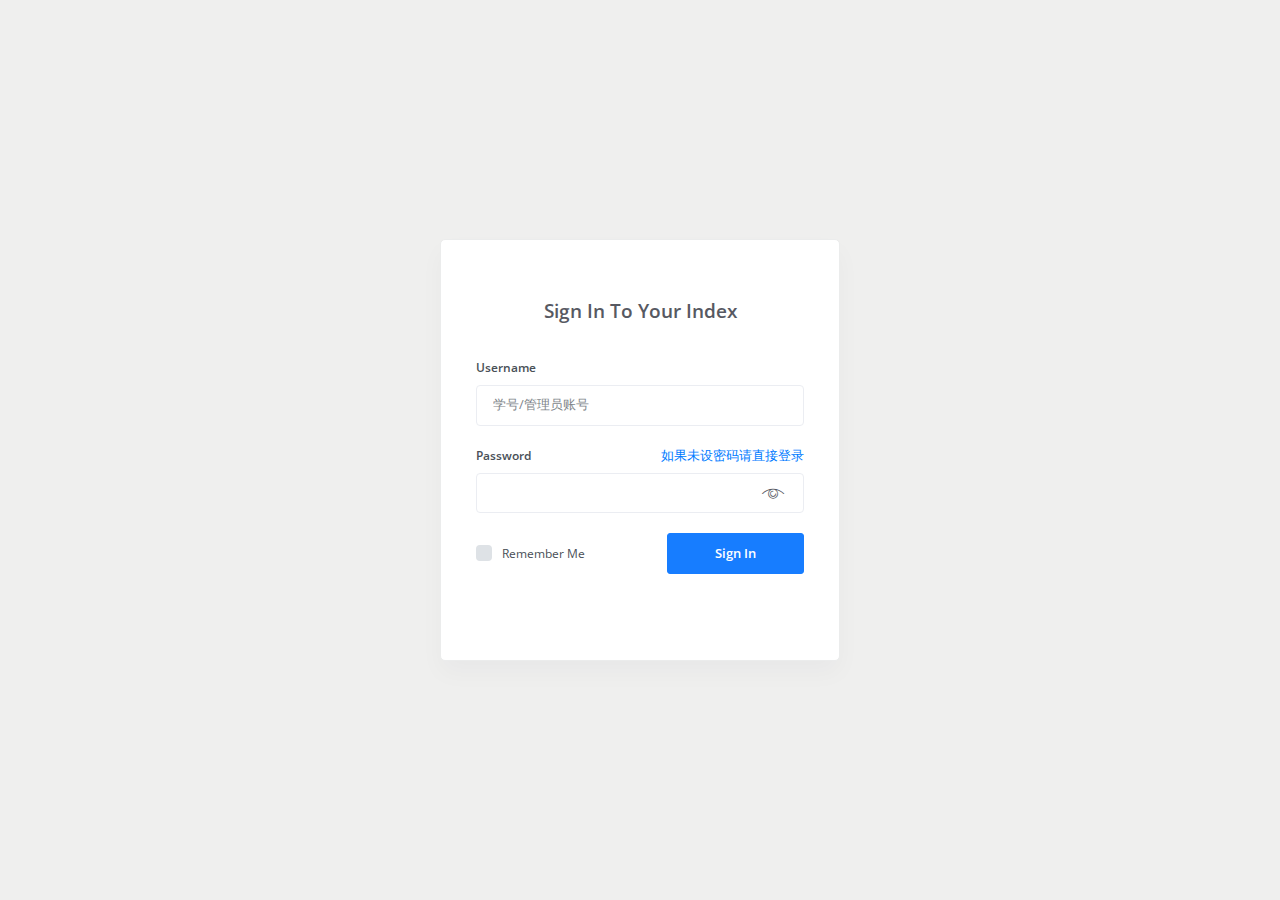
==== src/main/resources/templates/login.html @ 1c24518e "first version with base functions" ====
<!DOCTYPE html>
<html lang="en">
<head>
    <meta http-equiv="X-UA-Compatible" content="IE=edge"/>
    <title>Login</title>
    <meta content='width=device-width, initial-scale=1.0, shrink-to-fit=no' name='viewport'/>
    <link rel="icon" href="../assets/img/icon.ico" type="image/x-icon"/>

    <!-- Fonts and icons -->
    <script src="../assets/js/plugin/webfont/webfont.min.js"></script>
    <script>
        WebFont.load({
            google: {"families": ["Open+Sans:300,400,600,700"]},
            custom: {
                "families": ["Flaticon", "Font Awesome 5 Solid", "Font Awesome 5 Regular", "Font Awesome 5 Brands"],
                urls: ['../assets/css/fonts.css']
            },
            active: function () {
                sessionStorage.fonts = true;
            }
        });
    </script>
    <script type="text/javascript" src="../static/js/jquery-1.9.1.min.js"></script>
    <script type="text/javascript">
        $(document).ready(function () {
            $('#login').click(function () {
                var password = $('#password').val().trim();
                var username = $('#username').val().trim();
                if ($('#password').val() == "") {
                    password = "pwd_undefined";
                }
                console.log(username + password);
                $.ajax({
                    type: "POST",
                    url: "/loginvalidate",
                    data: "username=" + username + "&password=" + password,
                    /*            beforeSend: function () {
                                    $("#loading").css("display", "block"); //点击登录后显示loading，隐藏输入框
                                    $("#login").css("display", "none");
                                },*/
                    success: function (msg) {
                        //$("#loading").hide(); //隐藏loading
                        //parent.tb_remove();
                        window.location.href = "/" + msg; //如果登录成功则跳到管理界面

                    }
                    /*complete: function (data) {
                        $("#loading").css("display", "none"); //点击登录后显示loading，隐藏输入框
                        $("#login").css("display", "block");
                    },*/
                    /*error: function (XMLHttpRequest, textStatus, thrownError) {
                    }*/
                });
            });
        });
    </script>

    <!-- CSS Files -->
    <link rel="stylesheet" href="../assets/css/bootstrap.min.css">
    <link rel="stylesheet" href="../assets/css/azzara.min.css">
</head>
<body class="login">
<div class="wrapper wrapper-login">
    <div class="container container-login animated fadeIn">
        <h3 class="text-center">Sign In To Your Index</h3>
        <div class="login-form">
            <div class="form-group">
                <label for="username" class="placeholder"><b>Username</b></label>
                <input id="username" name="username" type="text" class="form-control" placeholder="学号/管理员账号"
                       required>
            </div>
            <div class="form-group">
                <label for="password" class="placeholder"><b>Password</b></label>
                <a href="#" class="link float-right">如果未设密码请直接登录</a>
                <div class="position-relative">
                    <input id="password" name="password" type="password" class="form-control">
                    <div class="show-password">
                        <i class="flaticon-interface"></i>
                    </div>
                </div>
            </div>
            <div class="form-group form-action-d-flex mb-3">
                <div class="custom-control custom-checkbox">
                    <input type="checkbox" class="custom-control-input" id="rememberme">
                    <label class="custom-control-label m-0" for="rememberme">Remember Me</label>
                </div>
                <!--<a href="#" class="btn btn-primary col-md-5 float-right mt-3 mt-sm-0 fw-bold">Sign In</a>-->
                <button id="login" class="btn btn-primary col-md-5 float-right mt-3 mt-sm-0 fw-bold">Sign In
                </button>
            </div>
            <!-- 				<div class="form-action">
                <a href="#" class="btn btn-primary btn-rounded btn-login">Sign In</a>
            </div> -->
            <!--<div class="login-account">
                <span class="msg">Don't have an account yet ?</span>
                <a href="#" id="show-signup" class="link">Sign Up</a>
            </div>-->
        </div>
    </div>

    <!--<div class="container container-signup animated fadeIn">
        <h3 class="text-center">Sign Up</h3>
        <div class="login-form">
            <div class="form-group">
                <label for="fullname" class="placeholder"><b>Fullname</b></label>
                <input id="fullname" name="fullname" type="text" class="form-control" required>
            </div>
            <div class="form-group">
                <label for="email" class="placeholder"><b>Email</b></label>
                <input id="email" name="email" type="email" class="form-control" required>
            </div>
            <div class="form-group">
                <label for="passwordsignin" class="placeholder"><b>Password</b></label>
                <div class="position-relative">
                    <input id="passwordsignin" name="passwordsignin" type="password" class="form-control" required>
                    <div class="show-password">
                        <i class="flaticon-interface"></i>
                    </div>
                </div>
            </div>
            <div class="form-group">
                <label for="confirmpassword" class="placeholder"><b>Confirm Password</b></label>
                <div class="position-relative">
                    <input id="confirmpassword" name="confirmpassword" type="password" class="form-control" required>
                    <div class="show-password">
                        <i class="flaticon-interface"></i>
                    </div>
                </div>
            </div>
            <div class="row form-sub m-0">
                <div class="custom-control custom-checkbox">
                    <input type="checkbox" class="custom-control-input" name="agree" id="agree">
                    <label class="custom-control-label" for="agree">I Agree the terms and conditions.</label>
                </div>
            </div>
            <div class="row form-action">
                <div class="col-md-6">
                    <a href="#" id="show-signin" class="btn btn-danger btn-link w-100 fw-bold">Cancel</a>
                </div>
                <div class="col-md-6">
                    <a href="#" class="btn btn-primary w-100 fw-bold">Sign Up</a>
                </div>
            </div>
        </div>
    </div>-->
</div>
<script src="../assets/js/core/jquery.3.2.1.min.js"></script>
<script src="../assets/js/plugin/jquery-ui-1.12.1.custom/jquery-ui.min.js"></script>
<script src="../assets/js/core/popper.min.js"></script>
<script src="../assets/js/core/bootstrap.min.js"></script>
<script src="../assets/js/ready.js"></script>
</body>
</html>
<!--
<!DOCTYPE html>
<html lang="UTF-8">
<head>
    <meta name="viewport"
          content="width=device-width, initial-scale=1.0, maximum-scale=1.0, user-scalable=no"/>
    <meta http-equiv="content-type" content="text/html;charset=UTF-8">
    <meta http-equiv="X-UA-Compatible" content="IE=edge,chrome=1">
    <title>VTPowerLogin</title>

    <link rel="stylesheet" type="text/css" href="../static/css/styleLog.css">

    <script type="text/javascript" src="../static/js/jquery.min.js"></script>
    <script type="text/javascript" src="../static/js/vector.js"></script>
    <script>
        window.onload = function () {
            sessionStorage.setItem("aaa", "sxc");
        }
    </script>

</head>
<body>


<div id="container">
    <div id="output"></div>
</div>

<div class="bk">
    <img alt="img" src="../static/imgs/logBk.png">
</div>

<div class="containerT">
    <h1>契约召唤(ﾉ◕ヮ◕)ﾉ*:･ﾟ✧</h1>
    <form class="form" id="entry_form" action="/dologin" accept-charset="UTF-8">
        <input type="text" placeholder="用户名/邮箱" name="entry_name"> <input
            type="password" placeholder="密码" name="entry_password">
        <button type="submit" id="entry_btn">帕秋莉 ♂ go</button>
        <div id="prompt" class="prompt">
        </div>
        <div class="reg">
            没有账号？点击<a href="reg.jsp">co↑co↓</a>成为魔法少女吧！(´ω｀★)
        </div>
    </form>
    &lt;!&ndash;<form id="upload" action="upload" method="post" enctype="multipart/form-data">
        <div class="form-group">
            <label for="fileupload">workflowupload</label>
            <input type="file" name="uploadfile" class="form-control" id="fileupload"/>
        </div>
        <button type="submit" class="btn btn-primary">upload</button>
    </form>&ndash;&gt;
</div>

<script type="text/javascript">
    $(function () {
        Victor("container", "output"); //登陆背景函数
        $("#entry_name").focus();
        $(document).keydown(function (event) {
            if (event.keyCode == 13) {
                $("#entry_btn").click();
            }
        });
    });
</script>

</body>
</html>-->
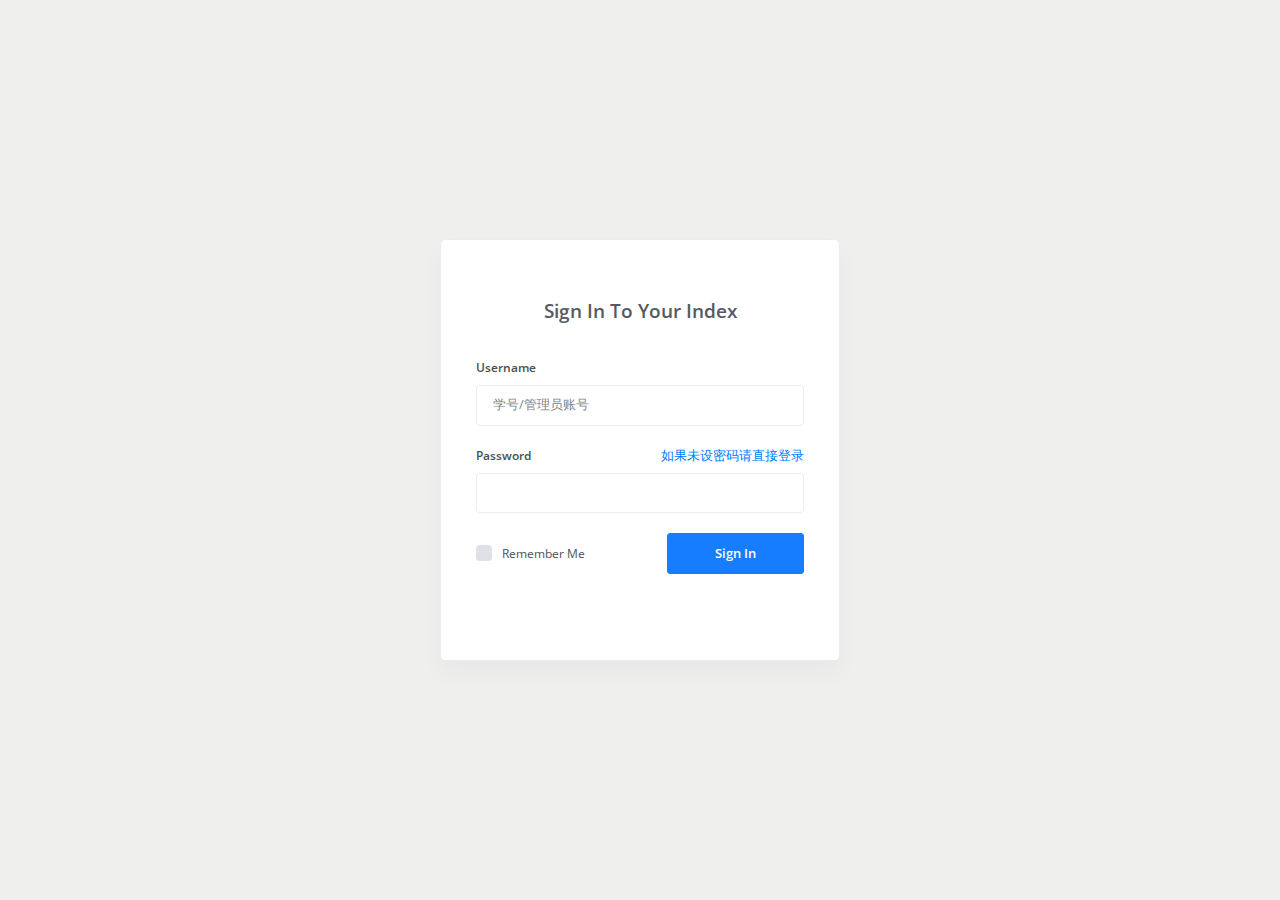
==== commit 2b9dab40: "Fix upload to new work failure" ====
--- a/src/main/resources/templates/login.html
+++ b/src/main/resources/templates/login.html
@@ -5,8 +5,6 @@
     <title>Login</title>
     <meta content='width=device-width, initial-scale=1.0, shrink-to-fit=no' name='viewport'/>
     <link rel="icon" href="../assets/img/icon.ico" type="image/x-icon"/>
-
-    <!-- Fonts and icons -->
     <script src="../assets/js/plugin/webfont/webfont.min.js"></script>
     <script>
         WebFont.load({
@@ -21,40 +19,6 @@
         });
     </script>
     <script type="text/javascript" src="../static/js/jquery-1.9.1.min.js"></script>
-    <script type="text/javascript">
-        $(document).ready(function () {
-            $('#login').click(function () {
-                var password = $('#password').val().trim();
-                var username = $('#username').val().trim();
-                if ($('#password').val() == "") {
-                    password = "pwd_undefined";
-                }
-                console.log(username + password);
-                $.ajax({
-                    type: "POST",
-                    url: "/loginvalidate",
-                    data: "username=" + username + "&password=" + password,
-                    /*            beforeSend: function () {
-                                    $("#loading").css("display", "block"); //点击登录后显示loading，隐藏输入框
-                                    $("#login").css("display", "none");
-                                },*/
-                    success: function (msg) {
-                        //$("#loading").hide(); //隐藏loading
-                        //parent.tb_remove();
-                        window.location.href = "/" + msg; //如果登录成功则跳到管理界面
-
-                    }
-                    /*complete: function (data) {
-                        $("#loading").css("display", "none"); //点击登录后显示loading，隐藏输入框
-                        $("#login").css("display", "block");
-                    },*/
-                    /*error: function (XMLHttpRequest, textStatus, thrownError) {
-                    }*/
-                });
-            });
-        });
-    </script>
-
     <!-- CSS Files -->
     <link rel="stylesheet" href="../assets/css/bootstrap.min.css">
     <link rel="stylesheet" href="../assets/css/azzara.min.css">
@@ -64,85 +28,35 @@
     <div class="container container-login animated fadeIn">
         <h3 class="text-center">Sign In To Your Index</h3>
         <div class="login-form">
-            <div class="form-group">
-                <label for="username" class="placeholder"><b>Username</b></label>
-                <input id="username" name="username" type="text" class="form-control" placeholder="学号/管理员账号"
-                       required>
-            </div>
-            <div class="form-group">
-                <label for="password" class="placeholder"><b>Password</b></label>
-                <a href="#" class="link float-right">如果未设密码请直接登录</a>
-                <div class="position-relative">
-                    <input id="password" name="password" type="password" class="form-control">
-                    <div class="show-password">
-                        <i class="flaticon-interface"></i>
+            <form action="/form" method="post">
+                <div class="form-group">
+                    <label for="username" class="placeholder"><b>Username</b></label>
+                    <input id="username" name="username" type="text" class="form-control" placeholder="学号/管理员账号"
+                           required>
+                </div>
+                <div class="form-group">
+                    <label for="password" class="placeholder"><b>Password</b></label>
+                    <a href="#" class="link float-right">如果未设密码请直接登录</a>
+                    <div class="position-relative">
+                        <input id="password" name="password" type="password" class="form-control">
+                        <div class="show-password">
+                            <i class="flaticon-interface"></i>
+                        </div>
                     </div>
                 </div>
-            </div>
-            <div class="form-group form-action-d-flex mb-3">
-                <div class="custom-control custom-checkbox">
-                    <input type="checkbox" class="custom-control-input" id="rememberme">
-                    <label class="custom-control-label m-0" for="rememberme">Remember Me</label>
+                <div class="form-group form-action-d-flex mb-3">
+                    <div class="custom-control custom-checkbox">
+                        <input type="checkbox" class="custom-control-input" id="rememberme">
+                        <label class="custom-control-label m-0" for="rememberme">Remember Me</label>
+                    </div>
+                    <!--<a href="#" class="btn btn-primary col-md-5 float-right mt-3 mt-sm-0 fw-bold">Sign In</a>-->
+                    <button id="login" type="submit" class="btn btn-primary col-md-5 float-right mt-3 mt-sm-0 fw-bold">
+                        Sign In
+                    </button>
                 </div>
-                <!--<a href="#" class="btn btn-primary col-md-5 float-right mt-3 mt-sm-0 fw-bold">Sign In</a>-->
-                <button id="login" class="btn btn-primary col-md-5 float-right mt-3 mt-sm-0 fw-bold">Sign In
-                </button>
-            </div>
-            <!-- 				<div class="form-action">
-                <a href="#" class="btn btn-primary btn-rounded btn-login">Sign In</a>
-            </div> -->
-            <!--<div class="login-account">
-                <span class="msg">Don't have an account yet ?</span>
-                <a href="#" id="show-signup" class="link">Sign Up</a>
-            </div>-->
+            </form>
         </div>
     </div>
-
-    <!--<div class="container container-signup animated fadeIn">
-        <h3 class="text-center">Sign Up</h3>
-        <div class="login-form">
-            <div class="form-group">
-                <label for="fullname" class="placeholder"><b>Fullname</b></label>
-                <input id="fullname" name="fullname" type="text" class="form-control" required>
-            </div>
-            <div class="form-group">
-                <label for="email" class="placeholder"><b>Email</b></label>
-                <input id="email" name="email" type="email" class="form-control" required>
-            </div>
-            <div class="form-group">
-                <label for="passwordsignin" class="placeholder"><b>Password</b></label>
-                <div class="position-relative">
-                    <input id="passwordsignin" name="passwordsignin" type="password" class="form-control" required>
-                    <div class="show-password">
-                        <i class="flaticon-interface"></i>
-                    </div>
-                </div>
-            </div>
-            <div class="form-group">
-                <label for="confirmpassword" class="placeholder"><b>Confirm Password</b></label>
-                <div class="position-relative">
-                    <input id="confirmpassword" name="confirmpassword" type="password" class="form-control" required>
-                    <div class="show-password">
-                        <i class="flaticon-interface"></i>
-                    </div>
-                </div>
-            </div>
-            <div class="row form-sub m-0">
-                <div class="custom-control custom-checkbox">
-                    <input type="checkbox" class="custom-control-input" name="agree" id="agree">
-                    <label class="custom-control-label" for="agree">I Agree the terms and conditions.</label>
-                </div>
-            </div>
-            <div class="row form-action">
-                <div class="col-md-6">
-                    <a href="#" id="show-signin" class="btn btn-danger btn-link w-100 fw-bold">Cancel</a>
-                </div>
-                <div class="col-md-6">
-                    <a href="#" class="btn btn-primary w-100 fw-bold">Sign Up</a>
-                </div>
-            </div>
-        </div>
-    </div>-->
 </div>
 <script src="../assets/js/core/jquery.3.2.1.min.js"></script>
 <script src="../assets/js/plugin/jquery-ui-1.12.1.custom/jquery-ui.min.js"></script>
@@ -150,71 +64,4 @@
 <script src="../assets/js/core/bootstrap.min.js"></script>
 <script src="../assets/js/ready.js"></script>
 </body>
-</html>
-<!--
-<!DOCTYPE html>
-<html lang="UTF-8">
-<head>
-    <meta name="viewport"
-          content="width=device-width, initial-scale=1.0, maximum-scale=1.0, user-scalable=no"/>
-    <meta http-equiv="content-type" content="text/html;charset=UTF-8">
-    <meta http-equiv="X-UA-Compatible" content="IE=edge,chrome=1">
-    <title>VTPowerLogin</title>
-
-    <link rel="stylesheet" type="text/css" href="../static/css/styleLog.css">
-
-    <script type="text/javascript" src="../static/js/jquery.min.js"></script>
-    <script type="text/javascript" src="../static/js/vector.js"></script>
-    <script>
-        window.onload = function () {
-            sessionStorage.setItem("aaa", "sxc");
-        }
-    </script>
-
-</head>
-<body>
-
-
-<div id="container">
-    <div id="output"></div>
-</div>
-
-<div class="bk">
-    <img alt="img" src="../static/imgs/logBk.png">
-</div>
-
-<div class="containerT">
-    <h1>契约召唤(ﾉ◕ヮ◕)ﾉ*:･ﾟ✧</h1>
-    <form class="form" id="entry_form" action="/dologin" accept-charset="UTF-8">
-        <input type="text" placeholder="用户名/邮箱" name="entry_name"> <input
-            type="password" placeholder="密码" name="entry_password">
-        <button type="submit" id="entry_btn">帕秋莉 ♂ go</button>
-        <div id="prompt" class="prompt">
-        </div>
-        <div class="reg">
-            没有账号？点击<a href="reg.jsp">co↑co↓</a>成为魔法少女吧！(´ω｀★)
-        </div>
-    </form>
-    &lt;!&ndash;<form id="upload" action="upload" method="post" enctype="multipart/form-data">
-        <div class="form-group">
-            <label for="fileupload">workflowupload</label>
-            <input type="file" name="uploadfile" class="form-control" id="fileupload"/>
-        </div>
-        <button type="submit" class="btn btn-primary">upload</button>
-    </form>&ndash;&gt;
-</div>
-
-<script type="text/javascript">
-    $(function () {
-        Victor("container", "output"); //登陆背景函数
-        $("#entry_name").focus();
-        $(document).keydown(function (event) {
-            if (event.keyCode == 13) {
-                $("#entry_btn").click();
-            }
-        });
-    });
-</script>
-
-</body>
-</html>-->
+</html>